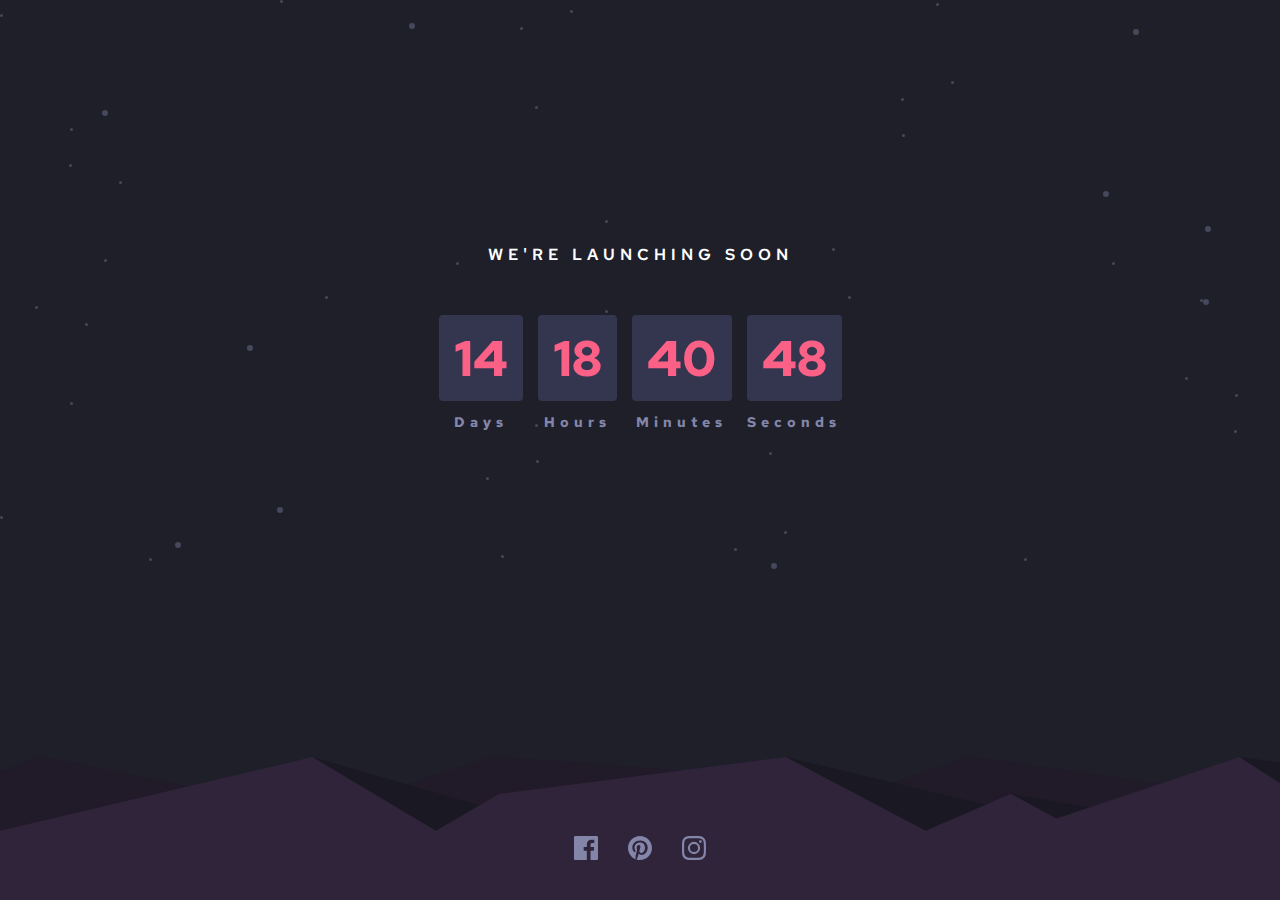
==== index.html @ 53dde7a0 "first commit" ====
<!DOCTYPE html>
<html lang="en">
<head>
  <meta charset="UTF-8">
  <meta name="viewport" content="width=device-width, initial-scale=1.0">
  <link href="https://fonts.googleapis.com/css2?family=Red+Hat+Text:wght@300;700&display=swap" rel="stylesheet"> 
  <link rel="icon" type="image/png" sizes="32x32" href="./images/favicon-32x32.png">
  <link rel="stylesheet" href="./style.css">
  <title>Frontend Mentor | Launch countdown timer</title>

</head>
<body>

  <main>
    <section>
      <h2 class="xyz">We're launching soon</h2>
      <div class="countdown">
        <div class="countdown-item">
          <h4 class="duration">08</h4>
          <span class="unit">Days</span>
        </div>
        <div class="countdown-item">
          <h4 class="duration">23</h4>
          <span class="unit">Hours</span>
        </div>
        <div class="countdown-item">
          <h4 class="duration">55</h4>
          <span class="unit">Minutes</span>
        </div>
        <div class="countdown-item">
          <h4 class="duration">41</h4>
          <span class="unit">Seconds</span>
        </div>
      </div>
    </section>
  </main>


  <footer>
      <div class="icons">
        <a href="#"><img src="./images/icon-facebook.svg" alt=""></a>
        <a href="#"><img src="./images/icon-pinterest.svg" alt=""></a>
        <a href="#"> <img src="./images/icon-instagram.svg" alt=""></a>
    </div>
  </footer>

  <script src="./script.js"></script>
</body>
</html>
---- style.css ----
* {
    box-sizing: border-box;
    margin: 0;
    padding: 0;
}
body {
    background: url('./images/bg-stars.svg') no-repeat;
    font-family: 'Red Hat Text', sans-serif;
    background-color: hsl(235, 16%, 14%);
}
img {
    max-width: 100%;
}
main {
    height: 75vh;
    padding: 0 5px;
    display: grid;
    place-items: center;
}
.xyz {
    font-size: 16px;
    font-weight: 600;
    text-align: center;
    text-transform: uppercase;
    letter-spacing: 5px;
    color: hsl(0, 0%, 100%);
    margin-bottom: 50px;
}
.countdown {
    display: flex;
    gap: 15px;
}
.countdown-item {
    text-align: center;
}
.duration {
    background-color: hsl(236, 21%, 26%);
    color: hsl(345, 95%, 68%);
    font-size: 30px;
    padding: 10px 15px;
    border-radius: 4px;
    margin-bottom: 10px;
}
.unit {
    font-weight: 700;
    font-size: 14px;
    letter-spacing: 5px;
    color: hsl(237, 18%, 59%);
}
footer {
    position: fixed;
    bottom: 0;
    left: 0;
    width: 100%;
    padding-block: 50px 30px;
    background: url('./images/pattern-hills.svg') no-repeat;
    background-size: cover;
}
.icons {
    display: flex;
    justify-content: center;
    align-items: center;
    gap: 30px;
    margin-top: 10px;
}
.icons img {
    cursor: pointer;
    transition: 0.4s all;
}
.icons img:hover {
    background-color: hsl(345, 95%, 68%);
}
@media screen and (min-width: 800px){
    .duration {
        font-size: 50px;
    }
    footer {
        padding-block: 70px 35px;
    }
}
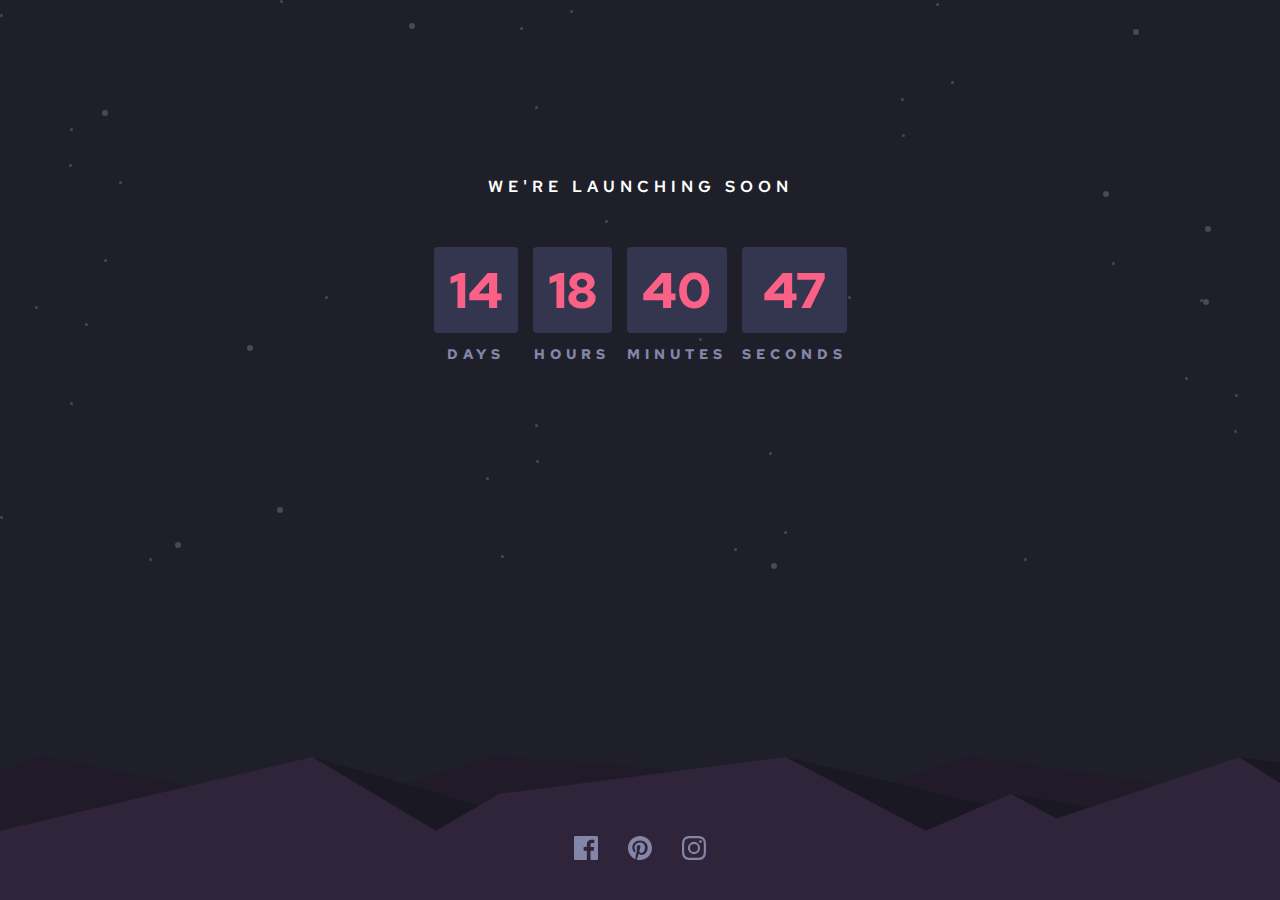
==== commit 15096b15: "updates" ====
--- a/index.html
+++ b/index.html
@@ -1,49 +1,74 @@
 <!DOCTYPE html>
 <html lang="en">
 <head>
-  <meta charset="UTF-8">
-  <meta name="viewport" content="width=device-width, initial-scale=1.0">
-  <link href="https://fonts.googleapis.com/css2?family=Red+Hat+Text:wght@300;700&display=swap" rel="stylesheet"> 
-  <link rel="icon" type="image/png" sizes="32x32" href="./images/favicon-32x32.png">
-  <link rel="stylesheet" href="./style.css">
-  <title>Frontend Mentor | Launch countdown timer</title>
-
+    <meta charset="UTF-8">
+    <meta http-equiv="X-UA-Compatible" content="IE=edge">
+    <meta name="viewport" content="width=device-width, initial-scale=1.0">
+    <link href="https://fonts.googleapis.com/css2?family=Red+Hat+Text:wght@300;700&display=swap" rel="stylesheet"> 
+    <link rel="stylesheet" href="./style.css">
+    <link rel="stylesheet" href="./demo.css">
+    <title>Document</title>
 </head>
 <body>
+    <main>
+        <section>
+            <h2 class="xyz">We're launching soon</h2>
+            <div class="countdown">
+                <div class="countdown-item">
+                    <div class="cont">
+                        <div class="dot left"></div>
+                        <div class="a"></div>
+                        <div class="b"></div>
+                        <div class="dot right"></div>
+                        <h4 class="duration">00</h4>
+                    </div>
+                    <span class="unit">days</span>
+                </div>
+        
+                <div class="countdown-item">
+                    <div class="cont">
+                        <div class="dot left"></div>
+                        <div class="a"></div>
+                        <div class="b"></div>
+                        <div class="dot right"></div>
+                        <h4 class="duration">00</h4>
+                    </div>
+                    <span class="unit">hours</span>
+                </div>
+        
+                <div class="countdown-item">
+                    <div class="cont">
+                        <div class="dot left"></div>
+                        <div class="a"></div>
+                        <div class="b"></div>
+                        <div class="dot right"></div>
+                        <h4 class="duration">00</h4>
+                    </div>
+                    <span class="unit">minutes</span>
+                </div>
+        
+                <div class="countdown-item">
+                    <div class="cont">
+                        <div class="dot left"></div>
+                        <div class="a"></div>
+                        <div class="b"></div>
+                        <div class="dot right"></div>
+                        <h4 class="duration">00</h4>
+                    </div>
+                    <span class="unit">seconds</span>
+                </div>
+            </div>
+        </section>
+    </main>
 
-  <main>
-    <section>
-      <h2 class="xyz">We're launching soon</h2>
-      <div class="countdown">
-        <div class="countdown-item">
-          <h4 class="duration">08</h4>
-          <span class="unit">Days</span>
-        </div>
-        <div class="countdown-item">
-          <h4 class="duration">23</h4>
-          <span class="unit">Hours</span>
-        </div>
-        <div class="countdown-item">
-          <h4 class="duration">55</h4>
-          <span class="unit">Minutes</span>
-        </div>
-        <div class="countdown-item">
-          <h4 class="duration">41</h4>
-          <span class="unit">Seconds</span>
-        </div>
+    <footer>
+        <div class="icons">
+          <a href="#"><img src="./images/icon-facebook.svg" alt=""></a>
+          <a href="#"><img src="./images/icon-pinterest.svg" alt=""></a>
+          <a href="#"> <img src="./images/icon-instagram.svg" alt=""></a>
       </div>
-    </section>
-  </main>
+    </footer>
 
-
-  <footer>
-      <div class="icons">
-        <a href="#"><img src="./images/icon-facebook.svg" alt=""></a>
-        <a href="#"><img src="./images/icon-pinterest.svg" alt=""></a>
-        <a href="#"> <img src="./images/icon-instagram.svg" alt=""></a>
-    </div>
-  </footer>
-
-  <script src="./script.js"></script>
+    <script src="./script.js"></script>
 </body>
-</html>
+</html>--- a/style.css
+++ b/style.css
@@ -12,7 +12,7 @@
     max-width: 100%;
 }
 main {
-    height: 75vh;
+    height: 60vh;
     padding: 0 5px;
     display: grid;
     place-items: center;
@@ -42,9 +42,10 @@
     margin-bottom: 10px;
 }
 .unit {
+    text-transform: uppercase;
     font-weight: 700;
-    font-size: 14px;
-    letter-spacing: 5px;
+    font-size: 12px;
+    letter-spacing: 2.5px;
     color: hsl(237, 18%, 59%);
 }
 footer {
@@ -74,6 +75,10 @@
     .duration {
         font-size: 50px;
     }
+    .unit {
+        font-size: 14px;
+        letter-spacing: 5px;
+    }
     footer {
         padding-block: 70px 35px;
     }
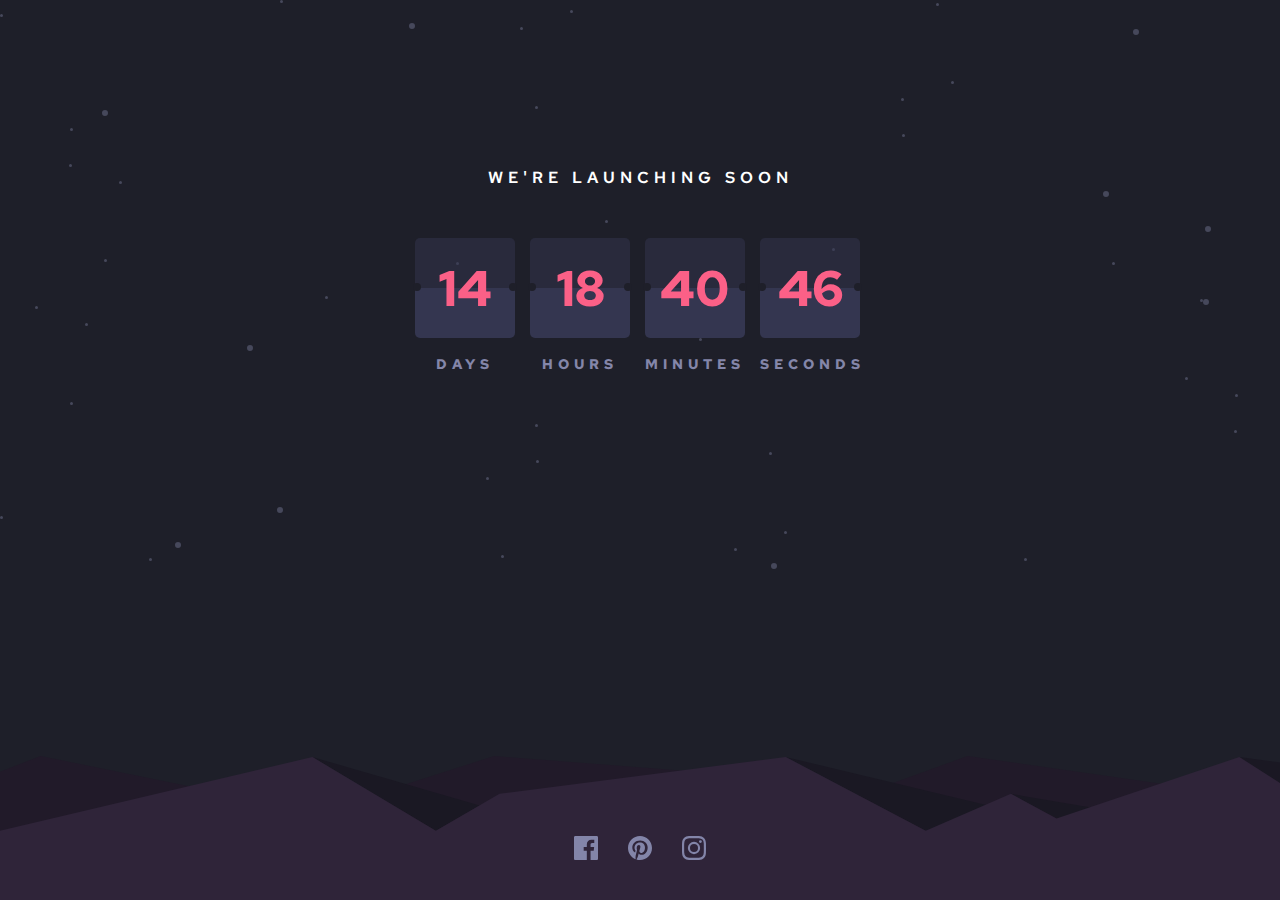
==== commit 9825a9d9: "updates" ====
--- a/index.html
+++ b/index.html
@@ -7,7 +7,7 @@
     <link href="https://fonts.googleapis.com/css2?family=Red+Hat+Text:wght@300;700&display=swap" rel="stylesheet"> 
     <link rel="stylesheet" href="./style.css">
     <link rel="stylesheet" href="./demo.css">
-    <title>Document</title>
+    <title>Countdown</title>
 </head>
 <body>
     <main>
--- a/demo.css
+++ b/demo.css
@@ -0,0 +1,49 @@
+.cont {
+    max-width: 100px;
+    position: relative;
+    margin-bottom: 15px;
+}
+.a, .b {
+    background-color: hsl(236, 21%, 26%);
+    width: 75px;
+    height: 40px;
+}
+.a {
+    opacity: .5;
+    border-radius: 5px 5px 0 0;
+}
+.b {
+    border-radius: 0 0 5px 5px;
+}
+.duration {
+    background-color: transparent;
+    position: absolute;
+    left: 0;
+    top: 0;
+    display: grid;
+    place-items: center;
+    width: 100%;
+    height: 100%;
+}
+.dot {
+    position: absolute;
+    top: 45%;
+    z-index: 10;
+    background-color: hsl(235, 16%, 14%);
+    content: '';
+    width: 8px;
+    height: 8px;
+    border-radius: 50%;
+}
+.dot.left {
+    left: -2px;
+}
+.dot.right {
+    right: -2px;
+}
+@media (min-width: 800px) {
+    .a, .b {
+        width: 100px;
+        height: 50px;
+    }
+}